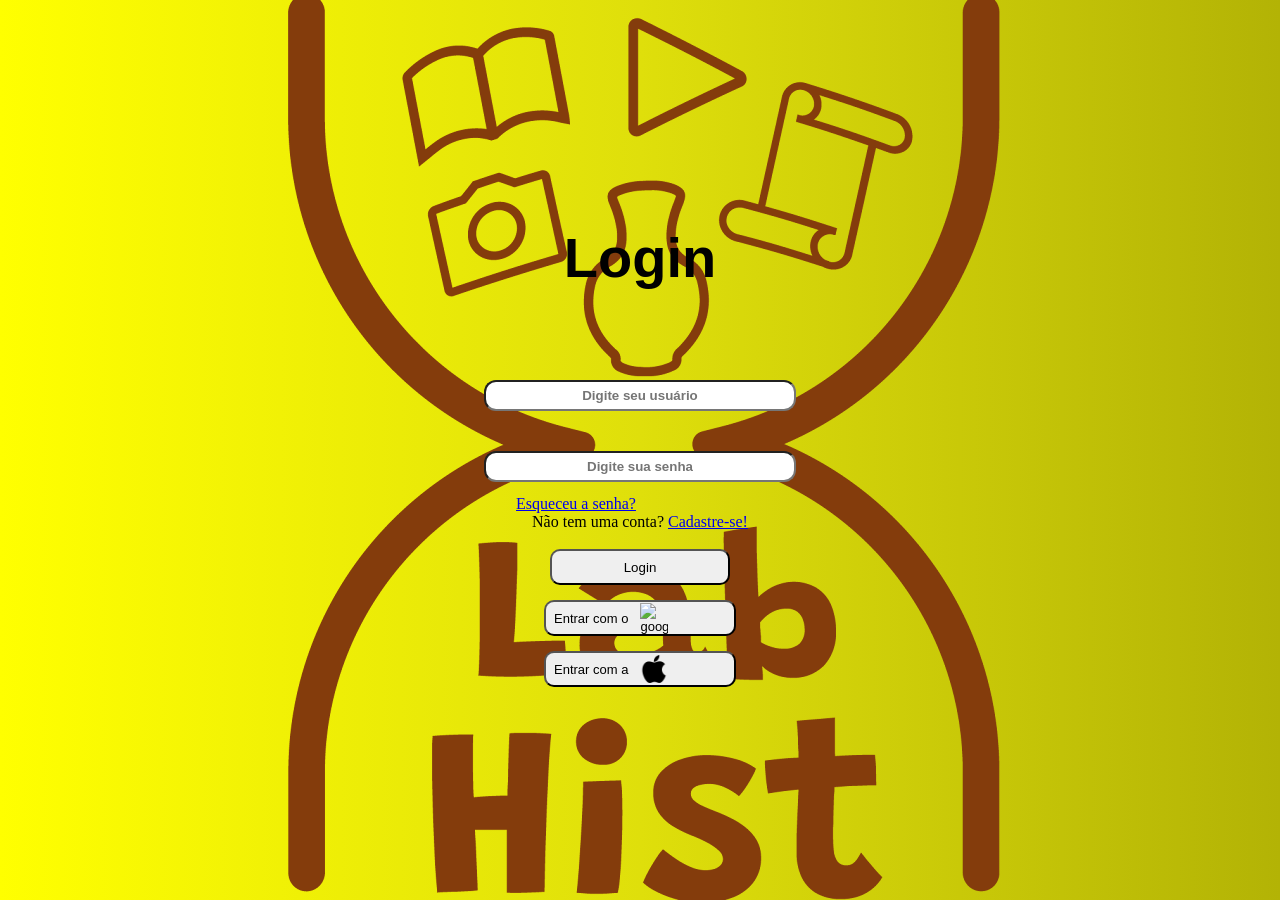
==== index.html @ d4216836 "passei meus arquivos para esse novo repositório" ====
<!DOCTYPE html>
<html lang="pt-br">
<head>
    <meta charset="UTF-8">
    <meta name="viewport" content="width=device-width, initial-scale=1.0">
    <title>LabHist</title>
    <link rel="stylesheet" href="style.css">
</head>
<body>
    <div class="container">
        <h1 class="login">Login</h1>
        <div class="name">
            <input type="text" placeholder="Digite seu usuário" required>
        </div>
        <div class="password">
            <input type="password" name="senha" id="isenha" placeholder="Digite sua senha" required>
        </div>
        <div class="forgot-password">
            <a href="#">Esqueceu a senha?</a>
            <p class="cadastro">Não tem uma conta? <a href="#">Cadastre-se!</a></p>
        </div>
        <div class="icons">
            <a class="icon" href="#"></a>
            <a class="icon" href="#"></a>
            <a class="icon" href="#"></a>
            <a class="icon" href="#"></a>
        </div>

        <div class="submit">
            <button class="confirm" type="submit">Login</button>
        </div>

        <div>
            <button class="login-button" type="button">Entrar com o <img class="google-icon" src="icons/google.png" alt="google"> </button>
            <button class="login-button" type="button">Entrar com a <img class="apple-icon" src="icons/logotipo-da-apple.png" alt="apple"> </button>
        </div>
    </div>
</body>
</html>
---- style.css ----
*{
    margin: 0;
    padding: 0;
}

body{
    background-image: linear-gradient(to right, yellow, rgb(223, 223, 11), rgb(179, 179, 5));
}

.container{
    background-image: url(imgs/unnamed.png);
    background-size: cover;
    background-position: center center;
    min-height: 100vh;
    min-width: 100vw;
    text-align: center;
}

.login{
    position: relative;
    top: 25vh;
    text-align: center;
    font-family: 'Lucida Sans', 'Lucida Sans Regular', 'Lucida Grande', 'Lucida Sans Unicode', Geneva, Verdana, sans-serif;
    font-size: 3.5em;
    
}

.name, .password{
    position: relative;
    top: 35vh;
    padding-bottom: 40px;
}

input{
    width: 24%;
    height: 3vh;
    border-radius: 12px;
    font-weight: bold;
    color: rgb(100, 31, 31);
}

::placeholder{
    text-align: center;
}

.forgot-password{
    position: relative;
    top: 32vh;
    right: 5vw;
}

button{
    position: relative;
    top: 34vh;
    height: 4vh;
    width: 15vw;
    border-radius: 10px;
}

.cadastro{
    position: relative;
    left: 5vw;
}

.login-button{
    position: relative;
    display: flex;
    margin-left: auto;
    margin-right: auto;
    padding-left: 8px;
    margin-top: 15px;
    align-items: center;
    gap: 12px;
    font-size: 13px
}

.google-icon{
    width: 28px;
}

.apple-icon{
    width: 28px;
}

.confirm{
    width: 180px;
}
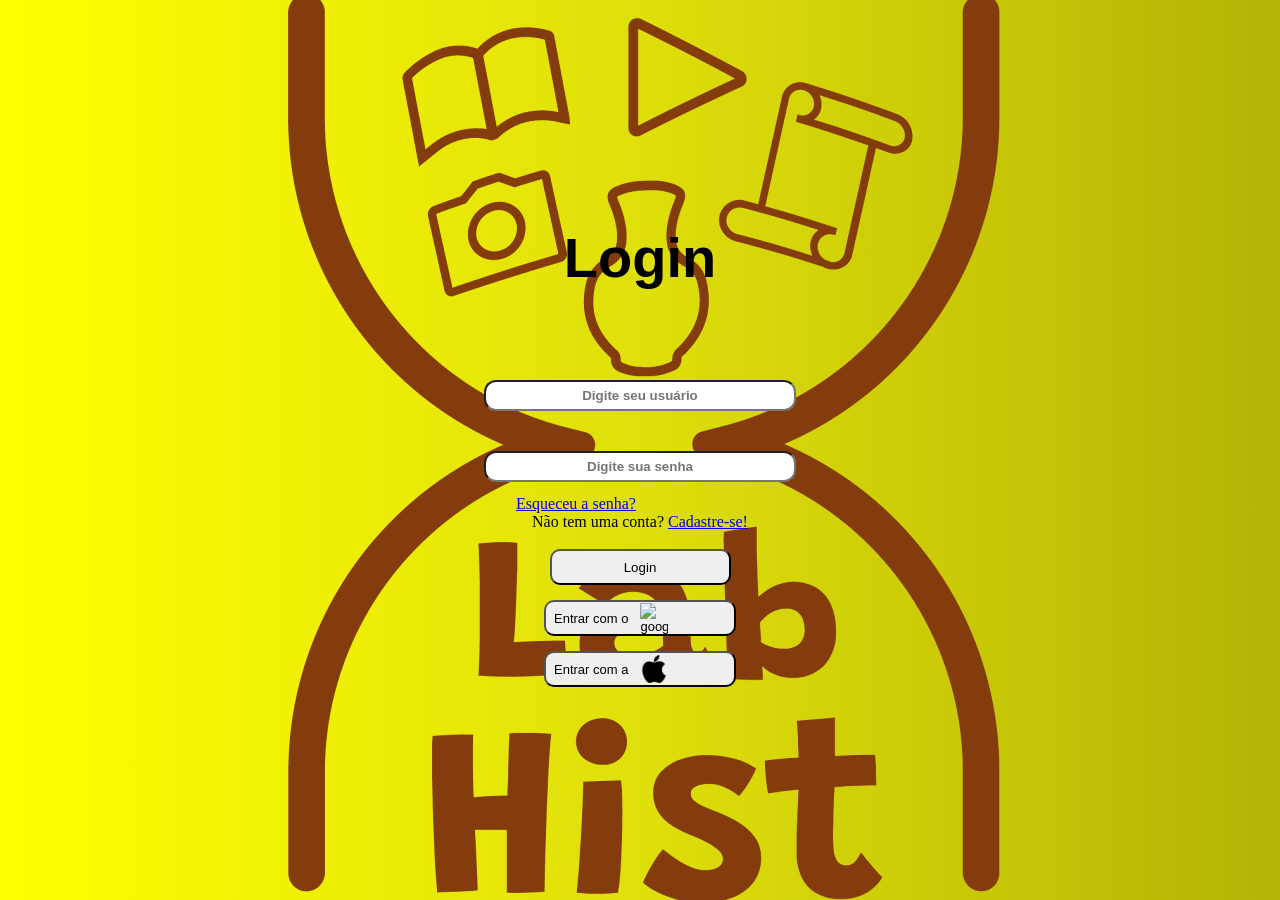
==== commit b5ce2891: "atualizei meu codigo" ====
--- a/index.html
+++ b/index.html
@@ -32,7 +32,7 @@
 
         <div>
             <button class="login-button" type="button">Entrar com o <img class="google-icon" src="icons/google.png" alt="google"> </button>
-            <button class="login-button" type="button">Entrar com a <img class="apple-icon" src="icons/logotipo-da-apple.png" alt="apple"> </button>
+            <button class="login-button" type="button">Entrar com a <img class="apple-icon" src="icons/logotipo-da-apple.png" alt="applee"> </button>
         </div>
     </div>
 </body>
--- a/style.css
+++ b/style.css
@@ -83,5 +83,5 @@
 }
 
 .confirm{
-    width: 180px;
+    width: 181px;
 }
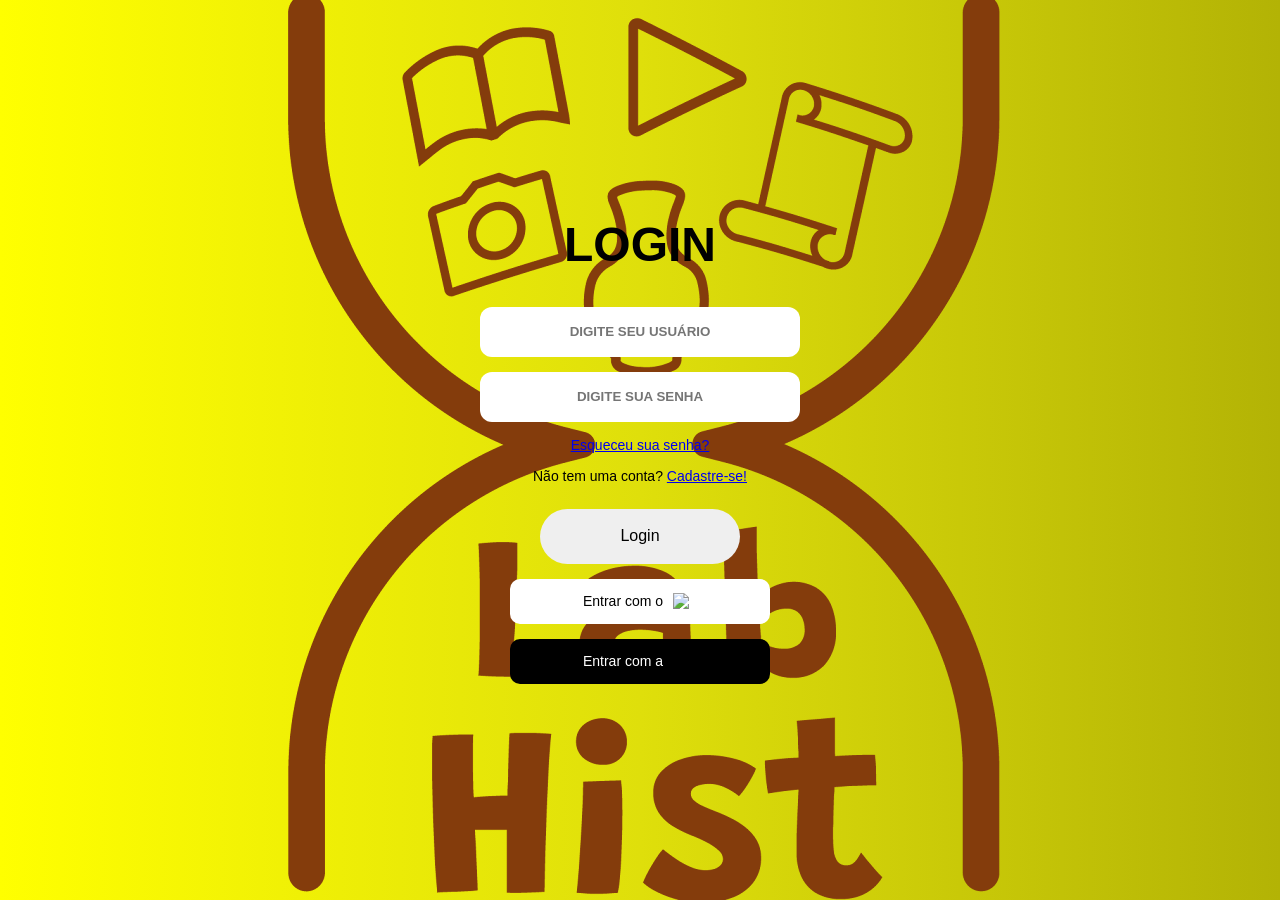
==== commit ff4103c7: "tirei a gambiarra do codigo e estou utilizando flex" ====
--- a/index.html
+++ b/index.html
@@ -7,33 +7,24 @@
     <link rel="stylesheet" href="style.css">
 </head>
 <body>
-    <div class="container">
-        <h1 class="login">Login</h1>
-        <div class="name">
-            <input type="text" placeholder="Digite seu usuário" required>
-        </div>
-        <div class="password">
-            <input type="password" name="senha" id="isenha" placeholder="Digite sua senha" required>
-        </div>
-        <div class="forgot-password">
-            <a href="#">Esqueceu a senha?</a>
-            <p class="cadastro">Não tem uma conta? <a href="#">Cadastre-se!</a></p>
-        </div>
-        <div class="icons">
-            <a class="icon" href="#"></a>
-            <a class="icon" href="#"></a>
-            <a class="icon" href="#"></a>
-            <a class="icon" href="#"></a>
-        </div>
+  <div class="container">
+    <h1 class="login">LOGIN</h1>
 
-        <div class="submit">
-            <button class="confirm" type="submit">Login</button>
-        </div>
+    <input type="text" placeholder="DIGITE SEU USUÁRIO">
+    <input type="password" placeholder="DIGITE SUA SENHA">
 
-        <div>
-            <button class="login-button" type="button">Entrar com o <img class="google-icon" src="icons/google.png" alt="google"> </button>
-            <button class="login-button" type="button">Entrar com a <img class="apple-icon" src="icons/logotipo-da-apple.png" alt="applee"> </button>
-        </div>
-    </div>
+    <a href="#" class="forgot">Esqueceu sua senha?</a>
+    <p class="cadastro">Não tem uma conta? <a href="#">Cadastre-se!</a></p>
+
+    <button class="confirm">Login</button>
+
+    <button class="login-button google">
+      Entrar com o <img src="icons/google.png">
+    </button>
+
+    <button class="login-button apple">
+      Entrar com a <img src="icons/logotipo-da-apple.png">
+    </button>
+  </div>
 </body>
 </html>
--- a/style.css
+++ b/style.css
@@ -1,87 +1,82 @@
-*{
-    margin: 0;
-    padding: 0;
+* {
+  margin: 0;
+  padding: 0;
+  box-sizing: border-box;
+  font-family: Arial, sans-serif;
 }
 
-body{
-    background-image: linear-gradient(to right, yellow, rgb(223, 223, 11), rgb(179, 179, 5));
+body {
+  background: linear-gradient(to right, yellow, rgb(223,223,11), rgb(179,179,5));
 }
 
-.container{
-    background-image: url(imgs/unnamed.png);
-    background-size: cover;
-    background-position: center center;
-    min-height: 100vh;
-    min-width: 100vw;
-    text-align: center;
+.container {
+  min-height: 100vh;
+  background-image: url(imgs/unnamed.png);
+  background-size: cover;
+  background-position: center;
+
+  display: flex;
+  flex-direction: column;
+  align-items: center;
+  justify-content: center;
+  gap: 15px;
 }
 
-.login{
-    position: relative;
-    top: 25vh;
-    text-align: center;
-    font-family: 'Lucida Sans', 'Lucida Sans Regular', 'Lucida Grande', 'Lucida Sans Unicode', Geneva, Verdana, sans-serif;
-    font-size: 3.5em;
-    
+.login {
+  font-size: 3rem;
+  margin-bottom: 20px;
 }
 
-.name, .password{
-    position: relative;
-    top: 35vh;
-    padding-bottom: 40px;
+input {
+  width: 80%;
+  max-width: 320px;
+  height: 50px;
+  border-radius: 12px;
+  border: none;
+  text-align: center;
+  font-weight: bold;
 }
 
-input{
-    width: 24%;
-    height: 3vh;
-    border-radius: 12px;
-    font-weight: bold;
-    color: rgb(100, 31, 31);
+.forgot {
+  font-size: 14px;
 }
 
-::placeholder{
-    text-align: center;
+.cadastro {
+  font-size: 14px;
 }
 
-.forgot-password{
-    position: relative;
-    top: 32vh;
-    right: 5vw;
+.confirm {
+  width: 200px;
+  height: 55px;
+  border-radius: 30px;
+  border: none;
+  font-size: 16px;
+  margin-top: 10px;
 }
 
-button{
-    position: relative;
-    top: 34vh;
-    height: 4vh;
-    width: 15vw;
-    border-radius: 10px;
+.login-button {
+  width: 260px;
+  height: 45px;
+  border-radius: 10px;
+  border: none;
+
+  display: flex;
+  align-items: center;
+  justify-content: center;
+  gap: 10px;
+
+  font-size: 14px;
 }
 
-.cadastro{
-    position: relative;
-    left: 5vw;
+.login-button img {
+  width: 24px;
 }
 
-.login-button{
-    position: relative;
-    display: flex;
-    margin-left: auto;
-    margin-right: auto;
-    padding-left: 8px;
-    margin-top: 15px;
-    align-items: center;
-    gap: 12px;
-    font-size: 13px
+.google {
+  background: white;
 }
 
-.google-icon{
-    width: 28px;
-}
-
-.apple-icon{
-    width: 28px;
-}
-
-.confirm{
-    width: 181px;
+.apple {
+  background: black;
+  color: white;
 }
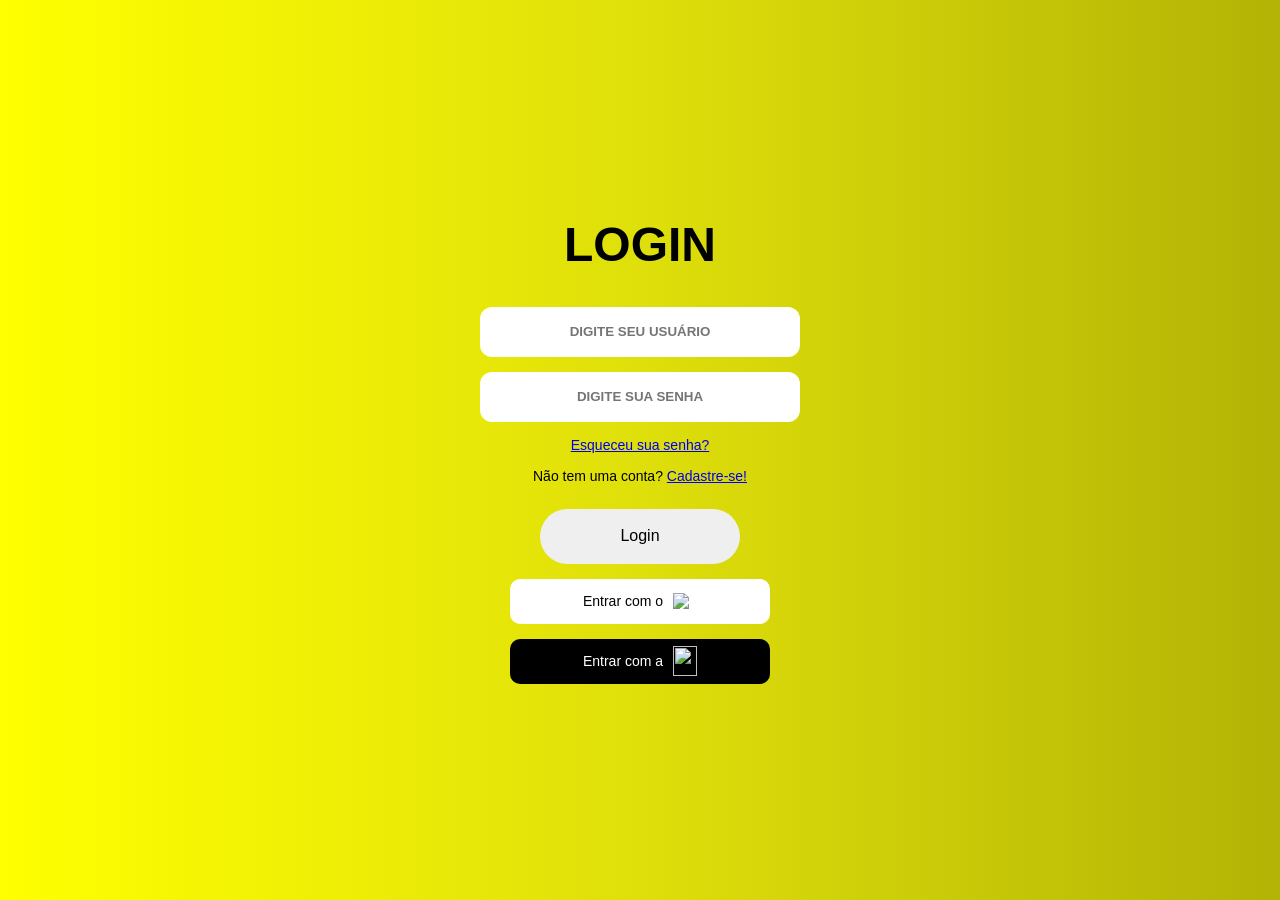
==== commit d84e61b8: "adicionando a logo da apple" ====
--- a/index.html
+++ b/index.html
@@ -23,7 +23,7 @@
     </button>
 
     <button class="login-button apple">
-      Entrar com a <img src="icons/logotipo-da-apple.png">
+      Entrar com a <img class="apple1" src="icons/apple logo.jpg">
     </button>
   </div>
 </body>
--- a/style.css
+++ b/style.css
@@ -11,7 +11,6 @@
 
 .container {
   min-height: 100vh;
-  background-image: url(imgs/unnamed.png);
   background-size: cover;
   background-position: center;
 
@@ -79,4 +78,9 @@
 .apple {
   background: black;
   color: white;
+}
+
+.apple1{
+  position: relative;
+  height: 30px;
 }
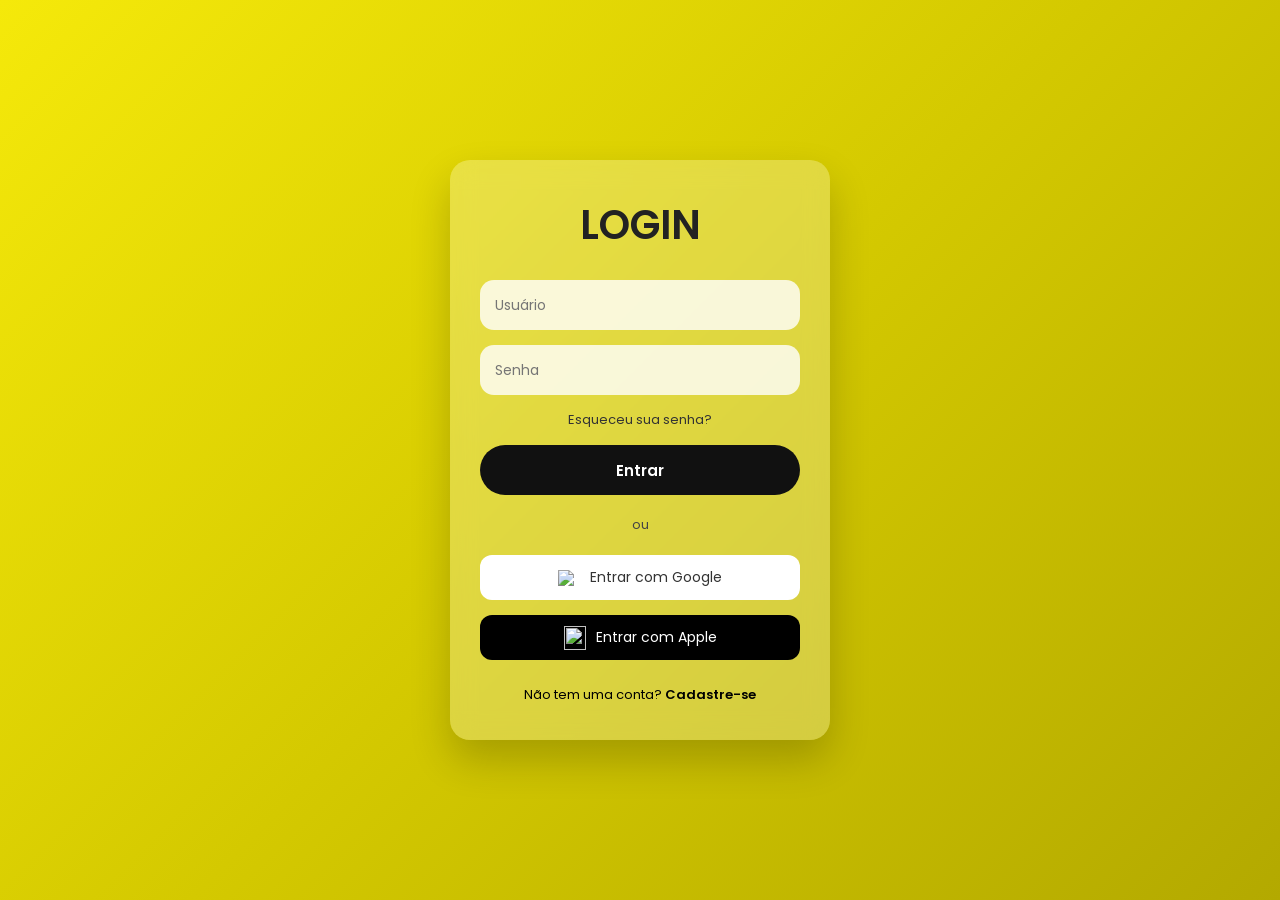
==== commit ca7178aa: "aplicando css moderno no meu código para ficar mais moderno" ====
--- a/index.html
+++ b/index.html
@@ -4,27 +4,38 @@
     <meta charset="UTF-8">
     <meta name="viewport" content="width=device-width, initial-scale=1.0">
     <title>LabHist</title>
+
+    <!-- Fonte moderna -->
+    <link href="https://fonts.googleapis.com/css2?family=Poppins:wght@300;400;600&display=swap" rel="stylesheet">
+
     <link rel="stylesheet" href="style.css">
 </head>
 <body>
   <div class="container">
-    <h1 class="login">LOGIN</h1>
+    <div class="card">
+      <h1 class="login">LOGIN</h1>
 
-    <input type="text" placeholder="DIGITE SEU USUÁRIO">
-    <input type="password" placeholder="DIGITE SUA SENHA">
+      <input type="text" placeholder="Usuário">
+      <input type="password" placeholder="Senha">
 
-    <a href="#" class="forgot">Esqueceu sua senha?</a>
-    <p class="cadastro">Não tem uma conta? <a href="#">Cadastre-se!</a></p>
+      <a href="#" class="forgot">Esqueceu sua senha?</a>
 
-    <button class="confirm">Login</button>
+      <button class="confirm">Entrar</button>
 
-    <button class="login-button google">
-      Entrar com o <img src="icons/google.png">
-    </button>
+      <div class="divider">ou</div>
 
-    <button class="login-button apple">
-      Entrar com a <img class="apple1" src="icons/apple logo.jpg">
-    </button>
+      <button class="login-button google">
+        <img src="icons/google.png"> Entrar com Google
+      </button>
+
+      <button class="login-button apple">
+        <img class="apple1" src="icons/apple logo.jpg"> Entrar com Apple
+      </button>
+
+      <p class="cadastro">
+        Não tem uma conta? <a href="#">Cadastre-se</a>
+      </p>
+    </div>
   </div>
 </body>
-</html>+</html>
--- a/style.css
+++ b/style.css
@@ -2,61 +2,112 @@
   margin: 0;
   padding: 0;
   box-sizing: border-box;
-  font-family: Arial, sans-serif;
+  font-family: 'Poppins', sans-serif;
 }
 
 body {
-  background: linear-gradient(to right, yellow, rgb(223,223,11), rgb(179,179,5));
+  min-height: 100vh;
+  background: linear-gradient(135deg, #f5e90a, #d4c900, #b3a900);
+  display: flex;
+  justify-content: center;
+  align-items: center;
 }
 
+/* Centralização */
 .container {
-  min-height: 100vh;
-  background-size: cover;
-  background-position: center;
+  width: 100%;
+  display: flex;
+  justify-content: center;
+  padding: 20px;
+}
+
+/* Card */
+.card {
+  width: 100%;
+  max-width: 380px;
+  padding: 35px 30px;
+
+  background: rgba(255, 255, 255, 0.25);
+  backdrop-filter: blur(12px);
+  border-radius: 20px;
+
+  box-shadow: 0 20px 40px rgba(0,0,0,0.2);
 
   display: flex;
   flex-direction: column;
   align-items: center;
-  justify-content: center;
   gap: 15px;
 }
 
+/* Título */
 .login {
-  font-size: 3rem;
-  margin-bottom: 20px;
+  font-size: 2.5rem;
+  font-weight: 600;
+  color: #222;
+  margin-bottom: 10px;
 }
 
+/* Parte de inputs */
 input {
-  width: 80%;
-  max-width: 320px;
+  width: 100%;
   height: 50px;
-  border-radius: 12px;
+  border-radius: 14px;
   border: none;
-  text-align: center;
-  font-weight: bold;
-}
+  padding: 0 15px;
 
-.forgot {
+  background: rgba(255,255,255,0.8);
   font-size: 14px;
 }
 
-.cadastro {
-  font-size: 14px;
+input:focus {
+  outline: none;
+  box-shadow: 0 0 0 2px #00000030;
 }
 
+/* Os links */
+.forgot {
+  font-size: 13px;
+  color: #333;
+  text-decoration: none;
+}
+
+.forgot:hover {
+  text-decoration: underline;
+}
+
+/* O botão principal */
 .confirm {
-  width: 200px;
-  height: 55px;
+  width: 100%;
+  height: 50px;
   border-radius: 30px;
   border: none;
-  font-size: 16px;
-  margin-top: 10px;
+
+  background: #111;
+  color: #fff;
+  font-size: 15px;
+  font-weight: 600;
+
+  cursor: pointer;
+  transition: 0.3s;
 }
 
+.confirm:hover {
+  transform: translateY(-2px);
+  box-shadow: 0 10px 20px rgba(0,0,0,0.25);
+}
+
+/* Parte do ou */
+.divider {
+  font-size: 13px;
+  color: #444;
+  margin: 5px 0;
+}
+
+/* LOGIN */
 .login-button {
-  width: 260px;
+  width: 100%;
   height: 45px;
-  border-radius: 10px;
+  border-radius: 12px;
   border: none;
 
   display: flex;
@@ -65,22 +116,46 @@
   gap: 10px;
 
   font-size: 14px;
+  cursor: pointer;
+  transition: 0.3s;
 }
 
 .login-button img {
-  width: 24px;
+  width: 22px;
 }
 
-.google {
-  background: white;
+.login-button:hover {
+  transform: scale(1.02);
 }
 
-.apple {
-  background: black;
-  color: white;
+/* Logo do Google */
+.google {
+  background: #fff;
+  color: #333;
 }
 
-.apple1{
-  position: relative;
-  height: 30px;
-}+/* Logo da Apple */
+.apple {
+  background: #000;
+  color: #fff;
+}
+
+.apple1 {
+  height: 24px;
+}
+
+/* Cadastro */
+.cadastro {
+  font-size: 13px;
+  margin-top: 10px;
+}
+
+.cadastro a {
+  color: #000;
+  font-weight: 600;
+  text-decoration: none;
+}
+
+.cadastro a:hover {
+  text-decoration: underline;
+}
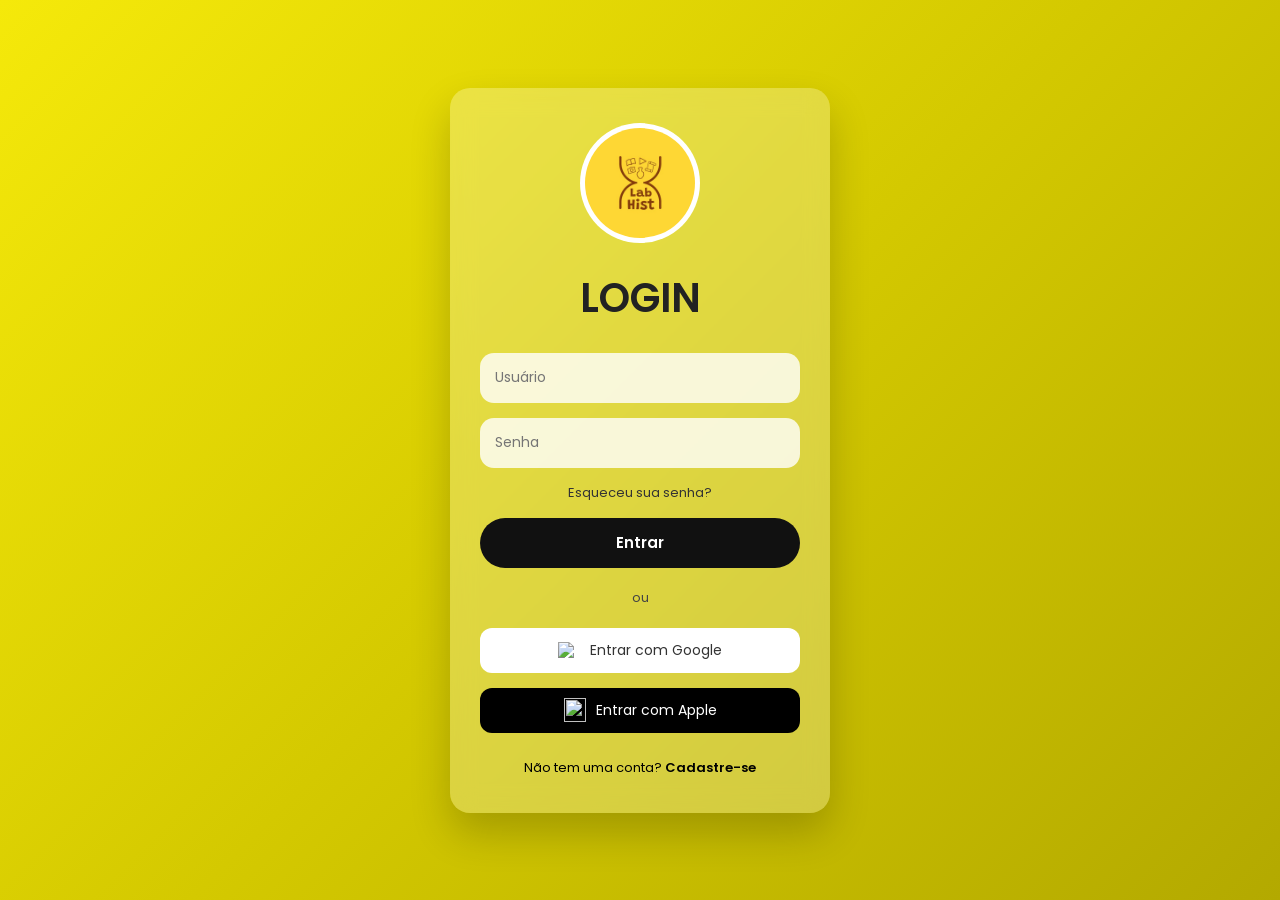
==== commit a8effe1c: "adicionei a logo do labhist no login" ====
--- a/index.html
+++ b/index.html
@@ -13,6 +13,7 @@
 <body>
   <div class="container">
     <div class="card">
+      <img src="imgs/logo.png" alt="LabHist" class="logo">
       <h1 class="login">LOGIN</h1>
 
       <input type="text" placeholder="Usuário">
--- a/style.css
+++ b/style.css
@@ -159,3 +159,12 @@
 .cadastro a:hover {
   text-decoration: underline;
 }
+
+.logo {
+  width: 120px;
+  padding: 5px;
+  background: white;
+  border-radius: 50%;
+  box-shadow: 0px 0px 0px 1px solid black;
+  margin-bottom: 10px
+}
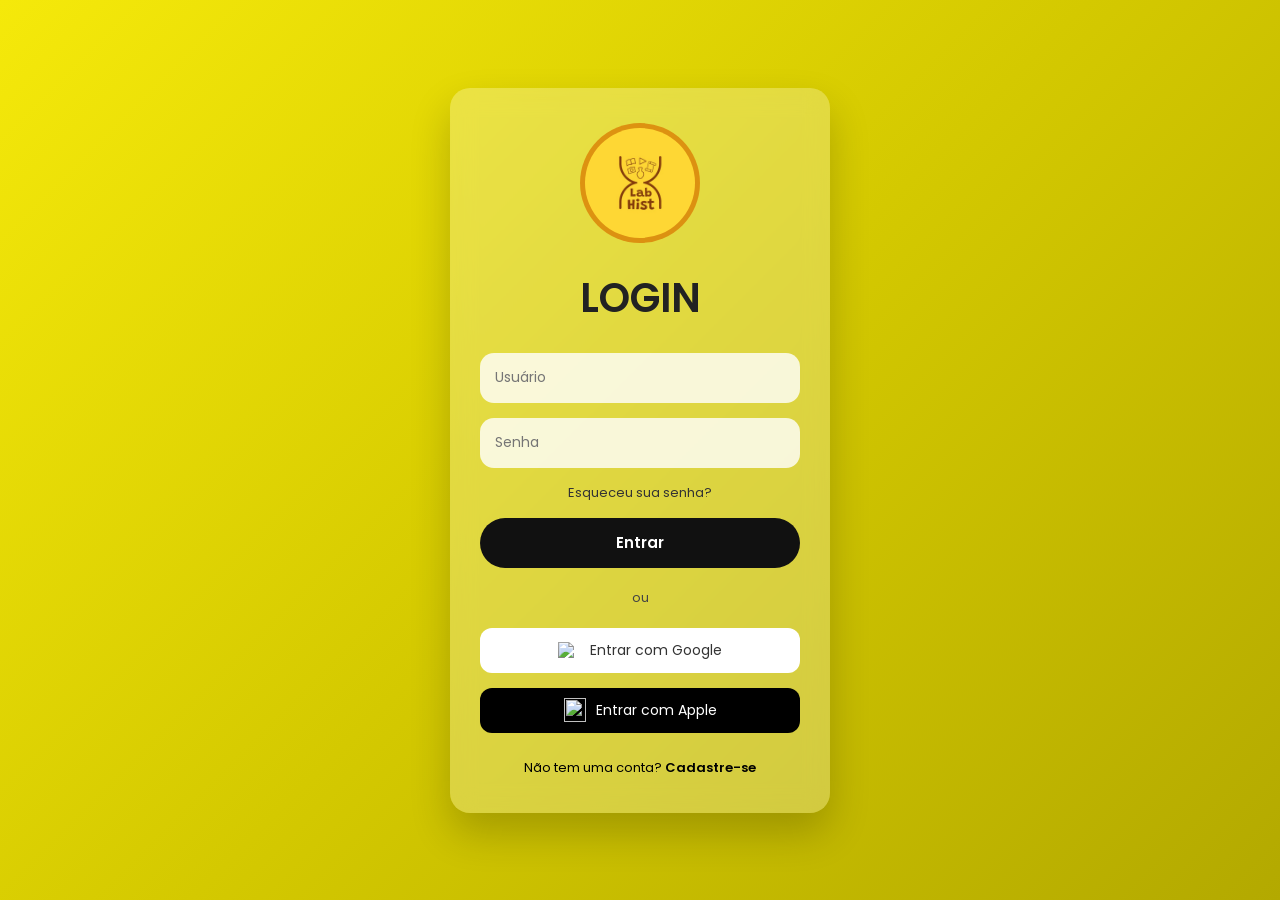
==== commit 87ffe6ad: "ajustei meu código html" ====
--- a/index.html
+++ b/index.html
@@ -33,8 +33,7 @@
         <img class="apple1" src="icons/apple logo.jpg"> Entrar com Apple
       </button>
 
-      <p class="cadastro">
-        Não tem uma conta? <a href="#">Cadastre-se</a>
+      <p class="cadastro"> Não tem uma conta? <a href="#">Cadastre-se</a>
       </p>
     </div>
   </div>
--- a/style.css
+++ b/style.css
@@ -163,7 +163,7 @@
 .logo {
   width: 120px;
   padding: 5px;
-  background: white;
+  background: rgba(218, 125, 4, 0.781);
   border-radius: 50%;
   box-shadow: 0px 0px 0px 1px solid black;
   margin-bottom: 10px
